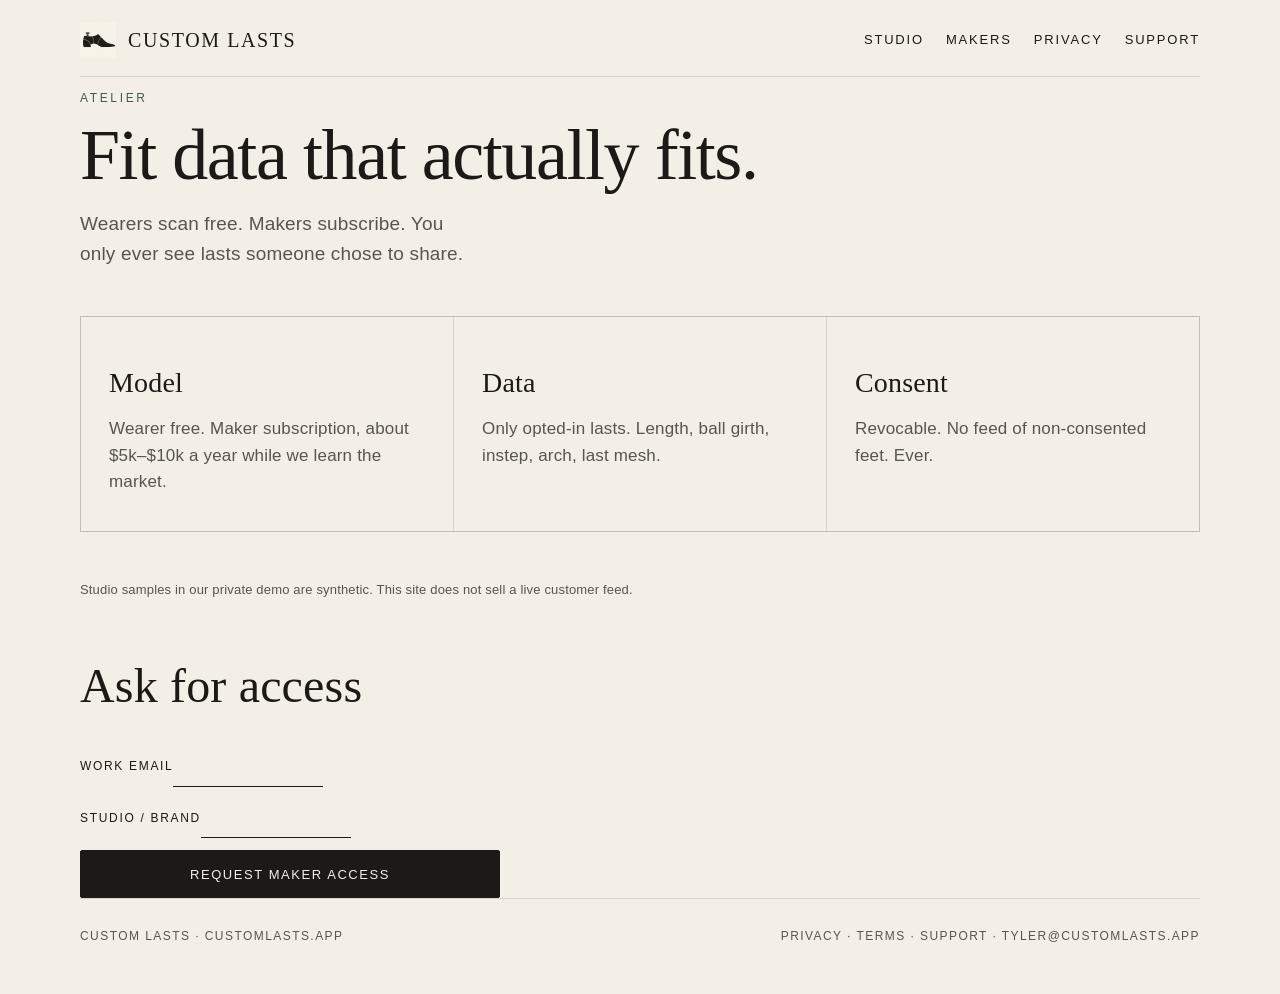
==== makers.html @ 90c8c38c "Add Custom Lasts public site and drop the uploaded archive" ====
<!doctype html>
<html lang="en">
<head>
  <meta charset="utf-8" />
  <meta name="viewport" content="width=device-width, initial-scale=1" />
  <title>For makers — Custom Lasts</title>
  <meta name="description" content="Fit data that actually fits. Consented digital lasts for shoemakers, retailers, and brands." />
  <meta property="og:title" content="Custom Lasts" />
  <meta property="og:description" content="Your last. Forged from your foot." />
  <meta property="og:image" content="public/og.jpg" />
  <meta name="theme-color" content="#F4EFE6" />
  <link rel="icon" href="public/favicon.svg" type="image/svg+xml" />
  <link rel="apple-touch-icon" href="public/apple-touch-icon.png" />
  <link rel="stylesheet" href="styles.css" />
</head>
<body>
<header class="site wrap">
  <a class="brand" href="index.html"><img src="public/logo.png" alt="Custom Lasts mark" /><span>Custom Lasts</span></a>
  <nav class="site">
    <a href="index.html">Studio</a>
    <a href="makers.html">Makers</a>
    <a href="privacy.html">Privacy</a>
    <a href="support.html">Support</a>
  </nav>
</header>

<main class="wrap block">
  <p class="kicker">Atelier</p>
  <h1>Fit data that actually fits.</h1>
  <p class="lede">Wearers scan free. Makers subscribe. You only ever see lasts someone chose to share.</p>
  <div class="beats" style="margin: 48px 0; border: 1px solid rgba(28,25,22,0.12);">
    <article class="beat"><h2>Model</h2><p>Wearer free. Maker subscription, about $5k–$10k a year while we learn the market.</p></article>
    <article class="beat"><h2>Data</h2><p>Only opted-in lasts. Length, ball girth, instep, arch, last mesh.</p></article>
    <article class="beat"><h2>Consent</h2><p>Revocable. No feed of non-consented feet. Ever.</p></article>
  </div>
  <p class="note">Studio samples in our private demo are synthetic. This site does not sell a live customer feed.</p>
  <h2 class="display" style="margin-top:48px">Ask for access</h2>
  <form class="wait" action="mailto:tyler@customlasts.app?subject=Maker%20access%20%E2%80%94%20Custom%20Lasts" method="post" enctype="text/plain">
    <label>Work email<input type="email" name="email" required /></label>
    <label>Studio / brand<input type="text" name="studio" required /></label>
    <button class="btn primary" type="submit">Request maker access</button>
  </form>
</main>

<footer class="site wrap">
  <div>Custom Lasts · customlasts.app</div>
  <div>
    <a href="privacy.html">Privacy</a> ·
    <a href="terms.html">Terms</a> ·
    <a href="support.html">Support</a> ·
    <a href="mailto:tyler@customlasts.app">tyler@customlasts.app</a>
  </div>
</footer>
</body>
</html>
---- styles.css ----
/* Custom Lasts — atelier */
:root {
  --cream: #F4EFE6;
  --espresso: #1C1916;
  --sage: #3F5C4D;
  --ink-soft: rgba(28, 25, 22, 0.72);
  --line: rgba(28, 25, 22, 0.12);
  --serif: "Iowan Old Style", "Palatino Linotype", Palatino, "Book Antiqua", Georgia, serif;
  --sans: "Avenir Next", "Segoe UI", Helvetica, Arial, sans-serif;
}
* { box-sizing: border-box; }
html, body { margin: 0; padding: 0; }
body {
  background: var(--cream);
  color: var(--espresso);
  font-family: var(--sans);
  font-size: 17px;
  line-height: 1.55;
  letter-spacing: 0.01em;
}
a { color: var(--sage); text-decoration: none; }
a:hover { text-decoration: underline; }
img { max-width: 100%; height: auto; }
.wrap { width: min(1120px, calc(100% - 40px)); margin: 0 auto; }
header.site {
  display: flex; align-items: center; justify-content: space-between;
  padding: 22px 0 18px;
  border-bottom: 1px solid var(--line);
}
.brand { display: flex; align-items: center; gap: 12px; color: var(--espresso); text-decoration: none; }
.brand img { width: 36px; height: 36px; object-fit: cover; }
.brand span { font-family: var(--serif); font-size: 20px; letter-spacing: 0.08em; text-transform: uppercase; }
nav.site { display: flex; gap: 22px; font-size: 13px; letter-spacing: 0.14em; text-transform: uppercase; }
nav.site a { color: var(--espresso); text-decoration: none; }
nav.site a:hover { color: var(--sage); }
.hero { padding: 72px 0 48px; display: grid; grid-template-columns: 1.15fr 0.85fr; gap: 48px; align-items: center; }
.kicker { font-size: 12px; letter-spacing: 0.22em; text-transform: uppercase; color: var(--sage); }
h1 {
  font-family: var(--serif);
  font-weight: 500;
  font-size: clamp(40px, 6vw, 72px);
  line-height: 0.98;
  letter-spacing: -0.02em;
  margin: 12px 0 18px;
}
.lede { font-size: 19px; color: var(--ink-soft); max-width: 38ch; }
.actions { display: flex; flex-wrap: wrap; gap: 12px; margin-top: 28px; }
.btn {
  display: inline-flex; align-items: center; justify-content: center;
  height: 48px; padding: 0 22px; border-radius: 2px;
  font-size: 13px; letter-spacing: 0.12em; text-transform: uppercase;
  text-decoration: none; border: 1px solid var(--espresso);
}
.btn.primary { background: var(--espresso); color: var(--cream); }
.btn.ghost { background: transparent; color: var(--espresso); }
.btn:hover { text-decoration: none; opacity: 0.88; }
.last-card {
  background: #efe8db;
  border: 1px solid var(--line);
  min-height: 380px;
  display: flex; flex-direction: column; justify-content: space-between;
  padding: 22px;
}
.last-card img { width: 100%; object-fit: contain; max-height: 280px; }
.last-meta { font-size: 12px; letter-spacing: 0.16em; text-transform: uppercase; color: var(--ink-soft); }
.beats { display: grid; grid-template-columns: repeat(3, 1fr); gap: 1px; background: var(--line); border-top: 1px solid var(--line); border-bottom: 1px solid var(--line); }
.beat { background: var(--cream); padding: 36px 28px; }
.beat h2 { font-family: var(--serif); font-size: 28px; font-weight: 500; margin: 8px 0 12px; }
.beat p { color: var(--ink-soft); margin: 0; }
section.block { padding: 72px 0; }
h2.display { font-family: var(--serif); font-size: clamp(32px, 4vw, 48px); font-weight: 500; margin: 0 0 16px; }
form.wait { display: grid; gap: 12px; max-width: 420px; margin-top: 24px; }
label { font-size: 12px; letter-spacing: 0.14em; text-transform: uppercase; }
input, select, textarea {
  font: inherit; color: var(--espresso); background: transparent;
  border: 0; border-bottom: 1px solid var(--espresso); padding: 10px 0;
  outline: none;
}
.prose { max-width: 62ch; }
.prose h1 { font-size: 42px; }
.prose h2 { font-family: var(--serif); font-size: 26px; font-weight: 500; margin-top: 2em; }
.prose p, .prose li { color: var(--ink-soft); }
footer.site { border-top: 1px solid var(--line); padding: 28px 0 48px; display: flex; justify-content: space-between; gap: 16px; flex-wrap: wrap; font-size: 12px; letter-spacing: 0.12em; text-transform: uppercase; color: var(--ink-soft); }
footer.site a { color: var(--ink-soft); }
.note { font-size: 13px; color: var(--ink-soft); }
@media (max-width: 800px) {
  nav.site { display: none; }
  .hero, .beats { grid-template-columns: 1fr; }
  .hero { padding-top: 40px; }
}
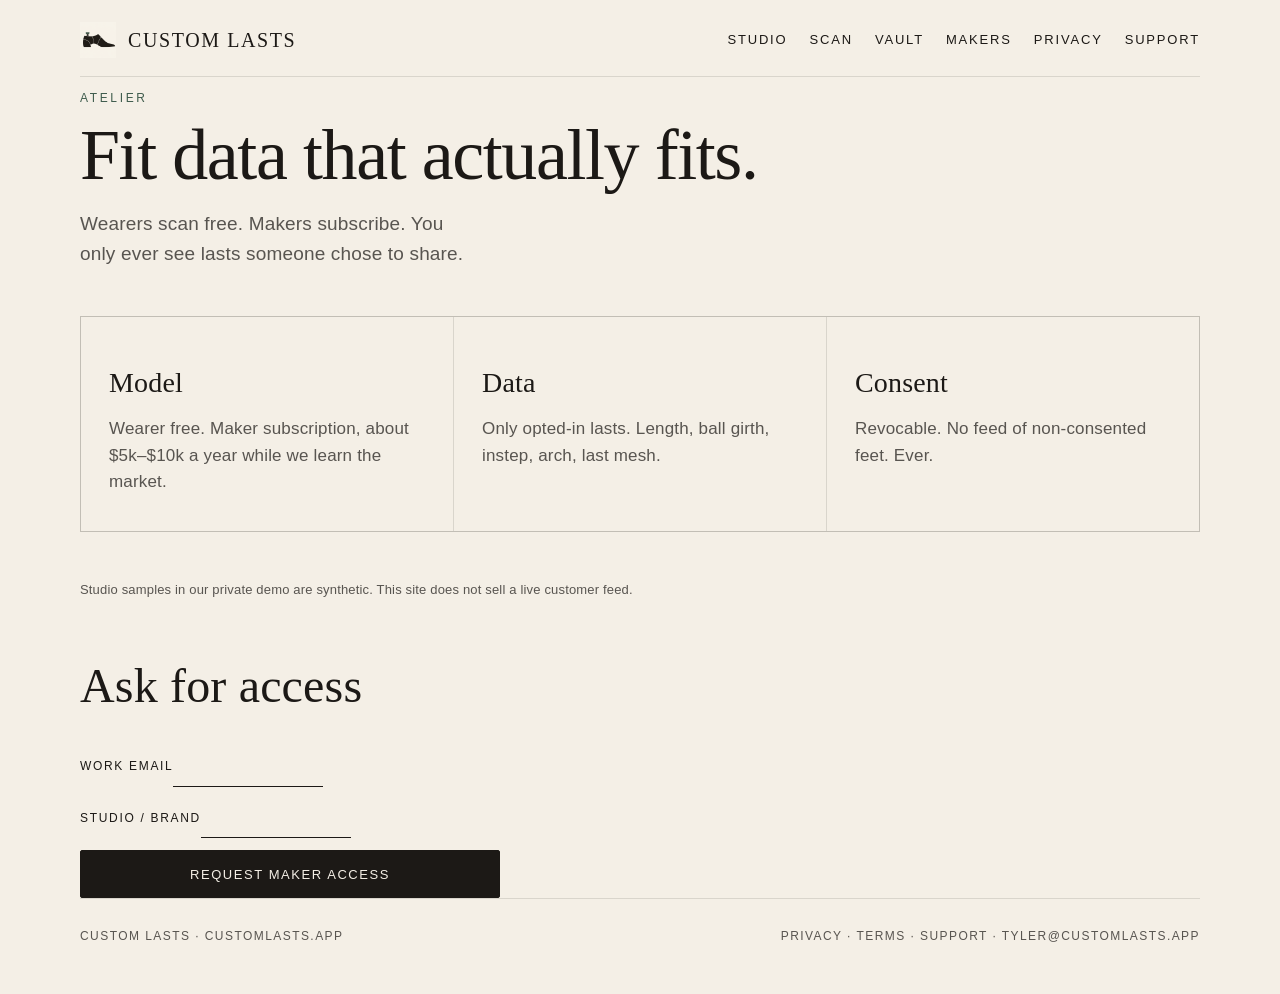
==== commit 5dc80055: "Add browser foot scan with local-only consent and vault" ====
--- a/makers.html
+++ b/makers.html
@@ -18,6 +18,8 @@
   <a class="brand" href="index.html"><img src="public/logo.png" alt="Custom Lasts mark" /><span>Custom Lasts</span></a>
   <nav class="site">
     <a href="index.html">Studio</a>
+    <a href="scan.html">Scan</a>
+    <a href="history.html">Vault</a>
     <a href="makers.html">Makers</a>
     <a href="privacy.html">Privacy</a>
     <a href="support.html">Support</a>
--- a/styles.css
+++ b/styles.css
@@ -84,7 +84,233 @@
 footer.site a { color: var(--ink-soft); }
 .note { font-size: 13px; color: var(--ink-soft); }
 @media (max-width: 800px) {
-  nav.site { display: none; }
+  header.site { flex-wrap: wrap; gap: 12px; }
+  nav.site { display: flex; flex-wrap: wrap; gap: 10px 16px; font-size: 11px; }
   .hero, .beats { grid-template-columns: 1fr; }
   .hero { padding-top: 40px; }
 }
+
+button.btn {
+  appearance: none;
+  cursor: pointer;
+  font-family: var(--sans);
+  background: transparent;
+}
+.btn:disabled {
+  opacity: 0.38;
+  cursor: not-allowed;
+}
+nav.site a[aria-current="page"] { color: var(--sage); }
+
+/* Scan + vault */
+.scan-shell { padding: 36px 0 72px; }
+.phone-note { margin: 8px 0 24px; }
+.scan-progress {
+  list-style: none;
+  display: flex;
+  flex-wrap: wrap;
+  gap: 10px 18px;
+  padding: 0;
+  margin: 0 0 32px;
+  font-size: 11px;
+  letter-spacing: 0.16em;
+  text-transform: uppercase;
+  color: var(--ink-soft);
+  border-bottom: 1px solid var(--line);
+  padding-bottom: 16px;
+}
+.scan-progress li.is-now { color: var(--espresso); }
+.scan-progress li.is-done { color: var(--sage); }
+.scan-panel h1 { font-size: clamp(32px, 5vw, 56px); }
+.consent-list {
+  list-style: none;
+  padding: 0;
+  margin: 24px 0 8px;
+  max-width: 54ch;
+}
+.consent-list li {
+  padding: 14px 0;
+  border-bottom: 1px solid var(--line);
+  color: var(--ink-soft);
+}
+.check-stack { display: grid; gap: 14px; margin: 28px 0 8px; max-width: 54ch; }
+.check-stack label {
+  display: flex;
+  gap: 12px;
+  align-items: flex-start;
+  text-transform: none;
+  letter-spacing: 0;
+  font-size: 16px;
+  line-height: 1.45;
+  cursor: pointer;
+  color: var(--espresso);
+}
+.check-stack input[type="checkbox"] {
+  width: 20px;
+  height: 20px;
+  margin-top: 2px;
+  flex: 0 0 20px;
+  accent-color: var(--sage);
+  border: 1px solid var(--espresso);
+}
+.foot-pick { display: grid; grid-template-columns: 1fr 1fr; gap: 16px; margin: 28px 0; max-width: 640px; }
+.foot-card {
+  display: flex;
+  flex-direction: column;
+  align-items: flex-start;
+  gap: 8px;
+  min-height: 180px;
+  padding: 22px;
+  background: #efe8db;
+  border: 1px solid var(--line);
+  color: var(--espresso);
+  font: inherit;
+  text-align: left;
+  cursor: pointer;
+}
+.foot-card strong {
+  font-family: var(--serif);
+  font-size: 36px;
+  font-weight: 500;
+}
+.foot-card span:last-child { color: var(--ink-soft); font-size: 15px; }
+.foot-card:hover { border-color: var(--espresso); }
+.viewfinder {
+  position: relative;
+  background: var(--espresso);
+  aspect-ratio: 3 / 4;
+  max-height: min(62vh, 640px);
+  width: min(100%, 420px);
+  overflow: hidden;
+  margin: 20px 0 16px;
+}
+.viewfinder video,
+.viewfinder img {
+  width: 100%;
+  height: 100%;
+  object-fit: cover;
+  display: block;
+}
+.viewfinder-frame {
+  position: absolute;
+  inset: 10%;
+  border: 1px solid rgba(244, 239, 230, 0.4);
+  pointer-events: none;
+}
+.viewfinder-caption {
+  position: absolute;
+  left: 0; right: 0; bottom: 0;
+  margin: 0;
+  padding: 28px 14px 14px;
+  background: linear-gradient(transparent, rgba(28, 25, 22, 0.82));
+  color: var(--cream);
+  font-size: 13px;
+  line-height: 1.4;
+}
+.camera-error {
+  max-width: 52ch;
+  padding: 16px 0;
+  color: var(--espresso);
+}
+.camera-error p { color: var(--ink-soft); }
+.file-btn { position: relative; overflow: hidden; margin-top: 8px; }
+.file-btn input[type="file"] {
+  position: absolute;
+  inset: 0;
+  opacity: 0;
+  cursor: pointer;
+  border: 0;
+  padding: 0;
+}
+.shot-dots { display: flex; gap: 8px; margin: 8px 0 18px; }
+.shot-dot {
+  width: 8px; height: 8px; border-radius: 50%;
+  background: var(--line);
+}
+.shot-dot.is-now { background: var(--espresso); }
+.shot-dot.is-done { background: var(--sage); }
+.btn.shutter {
+  min-width: 148px;
+  background: var(--espresso);
+  color: var(--cream);
+}
+.capture-actions { align-items: center; }
+.text-btn {
+  appearance: none;
+  background: none;
+  border: 0;
+  padding: 0;
+  font: inherit;
+  color: var(--sage);
+  cursor: pointer;
+  letter-spacing: 0;
+  text-transform: none;
+  font-size: 14px;
+}
+.text-btn:hover { text-decoration: underline; }
+.review-grid {
+  list-style: none;
+  padding: 0;
+  margin: 24px 0;
+  display: grid;
+  grid-template-columns: repeat(2, minmax(0, 1fr));
+  gap: 16px;
+  max-width: 640px;
+}
+.review-card {
+  background: #efe8db;
+  border: 1px solid var(--line);
+  padding: 10px;
+}
+.review-card img { width: 100%; aspect-ratio: 3 / 4; object-fit: cover; display: block; }
+.review-card div { display: flex; justify-content: space-between; align-items: baseline; padding: 10px 2px 4px; }
+.review-card .kicker { margin: 0; }
+
+.vault-toolbar { display: flex; flex-wrap: wrap; gap: 12px; margin: 28px 0 24px; }
+.vault-empty { color: var(--ink-soft); }
+.vault-list { list-style: none; padding: 0; margin: 0; display: grid; gap: 28px; }
+.vault-card { border-top: 1px solid var(--line); padding-top: 22px; }
+.vault-card-head {
+  display: flex;
+  justify-content: space-between;
+  align-items: flex-start;
+  gap: 16px;
+  margin-bottom: 16px;
+}
+.vault-when { margin: 6px 0 0; color: var(--ink-soft); font-size: 15px; }
+.vault-thumbs {
+  display: grid;
+  grid-template-columns: repeat(4, minmax(0, 1fr));
+  gap: 8px;
+}
+.vault-thumbs figure { margin: 0; }
+.vault-thumbs img { width: 100%; aspect-ratio: 3 / 4; object-fit: cover; display: block; background: #efe8db; }
+.vault-thumbs figcaption {
+  font-size: 11px;
+  letter-spacing: 0.14em;
+  text-transform: uppercase;
+  color: var(--ink-soft);
+  margin-top: 6px;
+}
+
+@media (max-width: 800px) {
+  .foot-pick { grid-template-columns: 1fr; }
+  .vault-thumbs { grid-template-columns: repeat(2, minmax(0, 1fr)); }
+  .viewfinder { width: 100%; max-height: min(58vh, 560px); }
+}
+
+input[type="checkbox"],
+input[type="file"] {
+  border-bottom: 0;
+  padding: 0;
+}
+
+.sr-file {
+  position: absolute;
+  width: 1px;
+  height: 1px;
+  overflow: hidden;
+  clip: rect(0, 0, 0, 0);
+}
+.foot-card { appearance: none; }
+label.text-btn { cursor: pointer; }
